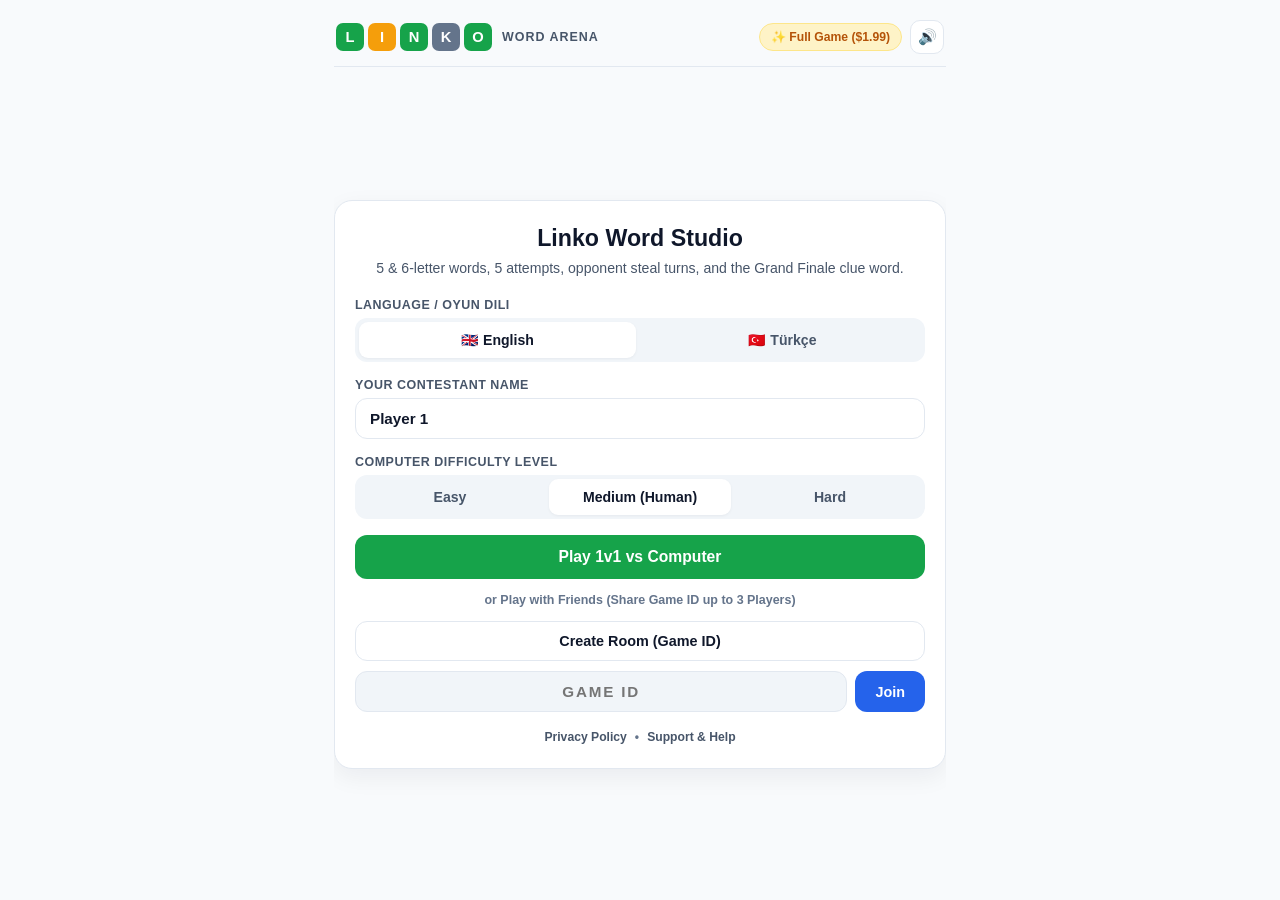
==== index.html @ a1a1cb7f "fix(ui): locked viewport without bouncing and status bar padding" ====
<!DOCTYPE html>
<html lang="en">
<head>
  <meta charset="UTF-8" />
  <meta name="viewport" content="width=device-width, initial-scale=1.0, maximum-scale=1.0, user-scalable=no, viewport-fit=cover" />
  <title>Linko — Word Studio Duel</title>
  <meta name="apple-mobile-web-app-capable" content="yes" />
  <meta name="apple-mobile-web-app-status-bar-style" content="default" />
  <meta name="apple-mobile-web-app-title" content="Linko" />
  <link rel="apple-touch-icon" href="./store-assets/app-icon-1024x1024.png" />
  <link rel="preconnect" href="https://fonts.googleapis.com">
  <link rel="preconnect" href="https://fonts.gstatic.com">
  <script src="./vendor/peerjs.min.js"></script>
  <script type="module" src="./assets/index-YmIyf9WQ.js"></script>
  <link rel="stylesheet" href="./assets/index-fcjtVXu0.css">
</head>
<body>
  <div id="app-shell">
    <!-- Minimalist Header -->
    <header class="top-bar">
      <div class="brand-logo" id="btn-logo-home" title="Main Menu">
        <span class="logo-tile green">L</span>
        <span class="logo-tile amber">I</span>
        <span class="logo-tile green">N</span>
        <span class="logo-tile neutral">K</span>
        <span class="logo-tile green">O</span>
        <span class="brand-sub" id="brand-subtitle">WORD ARENA</span>
      </div>

      <div class="top-actions">
        <button id="btn-pro-badge" class="pro-pill" type="button">
          ✨ Full Game
        </button>
        <button id="btn-sound-toggle" class="icon-btn" type="button" aria-label="Sound">
          🔊
        </button>
        <button id="btn-leave-game" class="icon-btn hidden" type="button" aria-label="Leave">
          ✕
        </button>
      </div>
    </header>

    <!-- 1. HOME / SETUP SCREEN -->
    <main id="home-screen" class="screen-container">
      <section class="setup-card">
        <div class="logo-hero">
          <h1 id="ui-welcome-title">Linko Word Studio</h1>
          <p id="ui-welcome-desc">5 & 6-letter words, 5 attempts, opponent steal turns, and the Grand Finale clue word.</p>
        </div>

        <!-- Language Selector -->
        <div class="field-group">
          <label class="field-label" id="lbl-language">Language / Oyun Dili</label>
          <div class="segmented-control">
            <button type="button" id="lang-en" class="seg-btn active" data-lang="en">
              🇬🇧 English
            </button>
            <button type="button" id="lang-tr" class="seg-btn" data-lang="tr">
              🇹🇷 Türkçe
            </button>
          </div>
        </div>

        <!-- Player Name -->
        <div class="field-group">
          <label class="field-label" for="input-player-name" id="lbl-player-name">Your Contestant Name</label>
          <input
            id="input-player-name"
            type="text"
            class="text-input"
            maxlength="14"
            placeholder="e.g. Alex"
            value="Player 1"
          />
        </div>

        <!-- AI Difficulty Selector (Easy / Medium / Hard) -->
        <div class="field-group">
          <label class="field-label" id="lbl-ai-difficulty">Computer Difficulty Level</label>
          <div class="segmented-control three-cols">
            <button type="button" id="diff-easy" class="seg-btn" data-diff="easy">
              Easy
            </button>
            <button type="button" id="diff-medium" class="seg-btn active" data-diff="medium">
              Medium (Human)
            </button>
            <button type="button" id="diff-hard" class="seg-btn" data-diff="hard">
              Hard
            </button>
          </div>
        </div>

        <!-- Primary Action: Play 1v1 vs Computer -->
        <div class="action-stack">
          <button type="button" id="btn-start-ai" class="primary-btn">
            Play 1v1 vs Computer
          </button>

          <div class="divider-row">
            <span id="lbl-multiplayer-or">or Play with Friends (Share Game ID up to 3 Players)</span>
          </div>

          <div class="multiplayer-grid">
            <button type="button" id="btn-create-room" class="secondary-btn">
              Create Room (Game ID)
            </button>
            <div class="join-box">
              <input
                id="input-room-code"
                type="text"
                class="code-input"
                maxlength="6"
                placeholder="GAME ID"
              />
              <button type="button" id="btn-join-room" class="join-btn">
                Join
              </button>
            </div>
          </div>

          <div class="legal-footer-links">
            <a href="./privacy.html" target="_blank" rel="noopener" id="lnk-privacy">Privacy Policy</a>
            <span>•</span>
            <a href="./support.html" target="_blank" rel="noopener" id="lnk-support">Support & Help</a>
          </div>
        </div>
      </section>
    </main>

    <!-- 2. MULTIPLAYER LOBBY SCREEN -->
    <main id="lobby-screen" class="screen-container hidden">
      <section class="setup-card">
        <h2 id="ui-lobby-title" class="card-title">Multiplayer Lobby</h2>
        <p id="ui-lobby-subtitle" class="card-subtitle">
          Share this Game ID code with your friends (Up to 3 contestants):
        </p>

        <div class="game-id-banner">
          <div class="game-id-code" id="lobby-room-code">------</div>
          <button type="button" id="btn-copy-room" class="copy-pill">
            Copy
          </button>
        </div>

        <div class="lobby-slots" id="lobby-player-list">
          <!-- Populated dynamically -->
        </div>

        <div class="lobby-actions">
          <button type="button" id="btn-lobby-start" class="primary-btn">
            Start Match
          </button>
          <button type="button" id="btn-lobby-cancel" class="ghost-btn">
            Back to Menu
          </button>
        </div>
      </section>
    </main>

    <!-- 3. FOCUSED GAME SCREEN -->
    <main id="game-screen" class="game-layout hidden">
      <!-- Compact Stage + Timer Strip -->
      <div class="stage-bar">
        <div class="stage-info">
          <span id="ui-stage-pill" class="stage-pill">STAGE 1 • 5 LETTERS</span>
          <span id="ui-room-pill" class="room-pill hidden">ROOM: ------</span>
        </div>
        <div class="timer-pill" id="ui-timer-pill">
          <span id="ui-timer-val">25</span>s
        </div>
      </div>

      <!-- Contestant Podium Strip (1v1 vs AI or up to 3 in Multiplayer) -->
      <section class="podium-strip" id="podium-strip">
        <!-- Populated dynamically -->
      </section>

      <!-- Final Round Clue Question Card (Only shown in Stage 3: Grand Finale) -->
      <section id="final-clue-card" class="clue-card hidden">
        <div class="clue-badge" id="ui-clue-badge">🌟 GRAND FINALE CLUE QUESTION (+400 PTS)</div>
        <p id="ui-clue-text" class="clue-text"></p>
      </section>

      <!-- Status Banner (Clean single-line feedback) -->
      <div id="ui-status-banner" class="status-banner">
        Match starting...
      </div>

      <!-- Word Board -->
      <section class="board-wrapper">
        <div id="lingo-grid" class="lingo-grid">
          <!-- Populated dynamically -->
        </div>
      </section>

      <!-- Quick Controls Bar (Hint + Freeze Timer + Submit) -->
      <div class="controls-bar">
        <button type="button" id="btn-hint-letter" class="tool-btn">
          💡 +1 Hint
        </button>
        <button type="button" id="btn-freeze-timer" class="tool-btn freeze-btn">
          ⏸️ Got It! (+10s)
        </button>
        <button type="button" id="btn-submit-guess" class="submit-word-btn">
          Submit ↵
        </button>
      </div>

      <!-- Focused On-Screen Keyboard (TR / EN) -->
      <section id="virtual-keyboard" class="keyboard-section">
        <!-- Populated dynamically -->
      </section>
    </main>


    <!-- 5. FULL VERSION / LINKO PRO MODAL -->
    <div id="pro-modal" class="modal-backdrop hidden">
      <div class="modal-card">
        <span class="modal-tag pro-tag" id="pro-modal-tag">LINKO PRO • FULL GAME</span>
        <h3 id="pro-modal-title" class="modal-title">Unlimited Ad-Free Linko</h3>
        <p id="pro-modal-desc" class="modal-desc">
          Unlock all features forever: zero ads between rounds, unlimited 3-player Game ID matches, and free +1 letter hint every round.
        </p>

        <ul class="pro-feature-list" id="pro-feature-list">
          <li>✓ Zero ads between rounds and matches</li>
          <li>✓ Unlimited 3-player Game ID rooms & matches</li>
          <li>✓ Free +1 letter hint on every word</li>
        </ul>

        <div class="modal-actions">
          <button type="button" id="btn-buy-pro" class="primary-btn">
            Unlock Full Game — $1.99
          </button>
          <button type="button" id="btn-watch-ad-instead" class="secondary-btn">
            📺 Watch Short Ad to Continue Free
          </button>
          <button type="button" id="btn-restore-pro" class="ghost-btn">
            Restore Purchases
          </button>
          <button type="button" id="btn-close-pro" class="ghost-btn">
            Close
          </button>
        </div>
      </div>
    </div>

    <!-- 6. FINAL RESULTS MODAL -->
    <div id="results-modal" class="modal-backdrop hidden">
      <div class="modal-card">
        <span class="modal-tag" id="results-tag">MATCH RESULTS</span>
        <h3 id="results-winner-title" class="modal-title">Champion Crowned!</h3>
        <div id="results-standings" class="standings-list">
          <!-- Populated dynamically -->
        </div>
        <div class="modal-actions">
          <button type="button" id="btn-play-again" class="primary-btn">
            Play Again
          </button>
          <button type="button" id="btn-results-home" class="ghost-btn">
            Main Menu
          </button>
        </div>
      </div>
    </div>

    <!-- 7. OFFLINE / CONNECTION REQUIRED BLOCKER MODAL -->
    <div id="offline-modal" class="modal-backdrop hidden">
      <div class="modal-card">
        <span class="modal-tag pro-tag" id="offline-modal-tag">CONNECTION REQUIRED</span>
        <h3 id="offline-modal-title" class="modal-title">📡 No Internet Connection</h3>
        <p id="offline-modal-desc" class="modal-desc">
          An active internet connection is required to play and load ads. Please enable Wi-Fi or mobile data to continue.
        </p>
        <div class="modal-actions">
          <button type="button" id="btn-retry-online" class="primary-btn">
            🔄 Check Connection & Continue
          </button>
        </div>
      </div>
    </div>
  </div>

</body>
</html>
---- assets/index-fcjtVXu0.css ----
:root{--bg-page: #F8FAFC;--bg-surface: #FFFFFF;--bg-subtle: #F1F5F9;--border-light: #E2E8F0;--border-focus: #94A3B8;--text-main: #0F172A;--text-secondary: #475569;--text-muted: #64748B;--lingo-green: #16A34A;--lingo-green-dark: #15803D;--lingo-green-soft: #DCFCE7;--lingo-amber: #F59E0B;--lingo-amber-dark: #D97706;--lingo-amber-soft: #FEF3C7;--lingo-absent: #94A3B8;--lingo-hint-bg: #F0FDF4;--lingo-hint-border: #86EFAC;--primary-blue: #2563EB;--primary-blue-hover: #1D4ED8;--shadow-sm: 0 1px 3px rgba(15, 23, 42, .05);--shadow-md: 0 8px 24px rgba(15, 23, 42, .06);--radius-md: 12px;--radius-lg: 18px}*{box-sizing:border-box;margin:0;padding:0;-webkit-tap-highlight-color:transparent}html{background-color:var(--bg-page);width:100%;height:100%;overflow:hidden;overscroll-behavior:none}body{width:100%;height:100%;position:fixed;inset:0;overflow:hidden;overscroll-behavior:none;background-color:var(--bg-page);color:var(--text-main);font-family:Plus Jakarta Sans,-apple-system,BlinkMacSystemFont,sans-serif;-webkit-font-smoothing:antialiased;touch-action:manipulation;user-select:none;-webkit-user-select:none}.hidden{display:none!important}#app-shell{max-width:640px;width:100%;height:100%;margin:0 auto;display:flex;flex-direction:column;box-sizing:border-box;padding-top:calc(env(safe-area-inset-top,20px) + 14px);padding-bottom:calc(env(safe-area-inset-bottom,0px) + 10px);padding-left:calc(env(safe-area-inset-left,0px) + 14px);padding-right:calc(env(safe-area-inset-right,0px) + 14px);overflow:hidden}.top-bar{display:flex;align-items:center;justify-content:space-between;padding:6px 2px 12px;border-bottom:1px solid var(--border-light);margin-bottom:12px}.brand-logo{display:flex;align-items:center;gap:4px;cursor:pointer;-webkit-user-select:none;user-select:none}.logo-tile{width:28px;height:28px;border-radius:7px;display:inline-flex;align-items:center;justify-content:center;font-weight:800;font-size:.92rem;color:#fff}.logo-tile.green{background:var(--lingo-green)}.logo-tile.amber{background:var(--lingo-amber)}.logo-tile.neutral{background:#64748b}.brand-sub{margin-left:6px;font-size:.78rem;font-weight:800;letter-spacing:.08em;color:var(--text-secondary)}.top-actions{display:flex;align-items:center;gap:8px}.pro-pill{background:#fef3c7;color:#b45309;border:1px solid #FDE68A;padding:6px 11px;border-radius:999px;font-size:.76rem;font-weight:700;cursor:pointer;transition:transform .15s ease}.pro-pill.pro-unlocked{background:var(--lingo-green-soft);color:var(--lingo-green-dark);border-color:#86efac}.pro-pill:hover{transform:translateY(-1px)}.icon-btn{width:34px;height:34px;border-radius:10px;border:1px solid var(--border-light);background:var(--bg-surface);color:var(--text-main);font-size:.95rem;display:inline-flex;align-items:center;justify-content:center;cursor:pointer}.screen-container{flex:1;display:flex;align-items:center;justify-content:center;padding:4px 0;overflow-y:auto;-webkit-overflow-scrolling:touch;overscroll-behavior-y:contain;max-height:100%}.setup-card{width:100%;background:var(--bg-surface);border:1px solid var(--border-light);border-radius:var(--radius-lg);padding:24px 20px;box-shadow:var(--shadow-md)}.logo-hero{text-align:center;margin-bottom:20px}.logo-hero h1{font-size:1.45rem;font-weight:800;color:var(--text-main);margin-bottom:6px}.logo-hero p{font-size:.88rem;color:var(--text-secondary);line-height:1.45}.field-group{margin-bottom:16px}.field-label{display:block;font-size:.78rem;font-weight:700;text-transform:uppercase;letter-spacing:.04em;color:var(--text-secondary);margin-bottom:6px}.segmented-control{display:grid;grid-template-columns:1fr 1fr;gap:8px;background:var(--bg-subtle);padding:4px;border-radius:var(--radius-md)}.segmented-control.three-cols{grid-template-columns:1fr 1fr 1fr}.seg-btn{border:none;background:transparent;padding:10px 12px;border-radius:9px;font-family:inherit;font-size:.88rem;font-weight:700;color:var(--text-secondary);cursor:pointer;transition:all .15s ease}.seg-btn.active{background:var(--bg-surface);color:var(--text-main);box-shadow:var(--shadow-sm)}.text-input{width:100%;padding:11px 14px;border:1.5px solid var(--border-light);border-radius:var(--radius-md);font-family:inherit;font-size:.95rem;font-weight:600;color:var(--text-main);background:var(--bg-surface);outline:none}.text-input:focus{border-color:var(--primary-blue)}.action-stack{display:flex;flex-direction:column;gap:12px;margin-top:8px}.primary-btn{width:100%;padding:13px 18px;border:none;border-radius:var(--radius-md);background:var(--lingo-green);color:#fff;font-family:inherit;font-size:.98rem;font-weight:800;cursor:pointer;transition:background .15s ease,transform .1s ease}.primary-btn:hover:not(:disabled){background:var(--lingo-green-dark)}.primary-btn:disabled{opacity:.55;cursor:not-allowed}.secondary-btn{width:100%;padding:11px 16px;border:1.5px solid var(--border-light);border-radius:var(--radius-md);background:var(--bg-surface);color:var(--text-main);font-family:inherit;font-size:.9rem;font-weight:700;cursor:pointer;transition:border-color .15s ease,background .15s ease}.secondary-btn:hover{border-color:var(--border-focus);background:var(--bg-subtle)}.ghost-btn{width:100%;padding:10px;border:none;background:transparent;color:var(--text-secondary);font-family:inherit;font-size:.86rem;font-weight:700;cursor:pointer}.divider-row{text-align:center;font-size:.78rem;font-weight:600;color:var(--text-muted);margin:2px 0}.multiplayer-grid{display:flex;flex-direction:column;gap:10px}.join-box{display:flex;gap:8px}.code-input{flex:1;padding:11px 14px;border:1.5px solid var(--border-light);border-radius:var(--radius-md);font-family:inherit;font-size:.95rem;font-weight:800;text-transform:uppercase;letter-spacing:.12em;text-align:center;color:var(--text-main);background:var(--bg-subtle)}.join-btn{padding:0 20px;border:none;border-radius:var(--radius-md);background:var(--primary-blue);color:#fff;font-family:inherit;font-size:.9rem;font-weight:700;cursor:pointer}.legal-footer-links{display:flex;align-items:center;justify-content:center;gap:8px;margin-top:6px;font-size:.76rem;font-weight:600;color:var(--text-muted)}.legal-footer-links a{color:var(--text-secondary);text-decoration:none}.legal-footer-links a:hover{text-decoration:underline}.card-title{font-size:1.25rem;font-weight:800;text-align:center;margin-bottom:4px}.card-subtitle{font-size:.85rem;color:var(--text-secondary);text-align:center;margin-bottom:16px}.game-id-banner{display:flex;align-items:center;justify-content:space-between;background:var(--bg-subtle);border:1.5px dashed var(--border-focus);border-radius:var(--radius-md);padding:12px 16px;margin-bottom:16px}.game-id-code{font-size:1.5rem;font-weight:800;letter-spacing:.18em;color:var(--primary-blue)}.copy-pill{background:var(--bg-surface);border:1px solid var(--border-light);padding:7px 14px;border-radius:8px;font-family:inherit;font-size:.8rem;font-weight:700;cursor:pointer}.lobby-slots{display:flex;flex-direction:column;gap:8px;margin-bottom:18px}.lobby-slot-item{display:flex;align-items:center;justify-content:space-between;padding:11px 14px;border-radius:10px;border:1px solid var(--border-light);background:var(--bg-surface);font-size:.9rem;font-weight:700}.lobby-slot-item.empty{color:var(--text-muted);background:var(--bg-subtle);font-weight:600}.lobby-actions{display:flex;flex-direction:column;gap:8px}.game-layout{flex:1;display:flex;flex-direction:column;justify-content:space-between;overflow:hidden;height:100%;gap:4px}.stage-bar{display:flex;align-items:center;justify-content:space-between}.stage-info{display:flex;align-items:center;gap:6px}.stage-pill{background:var(--bg-surface);border:1px solid var(--border-light);padding:4px 10px;border-radius:999px;font-size:.74rem;font-weight:800;color:var(--text-secondary);letter-spacing:.04em}.room-pill{background:#eff6ff;border:1px solid #BFDBFE;color:var(--primary-blue);padding:4px 10px;border-radius:999px;font-size:.74rem;font-weight:800}.timer-pill{background:var(--bg-surface);border:1.5px solid var(--border-light);padding:4px 12px;border-radius:999px;font-size:.82rem;font-weight:800;color:var(--text-main)}.timer-pill.urgent{border-color:#ef4444;color:#dc2626;background:#fef2f2}.podium-strip{display:grid;grid-template-columns:repeat(auto-fit,minmax(110px,1fr));gap:8px}.podium-card{background:var(--bg-surface);border:1.5px solid var(--border-light);border-radius:12px;padding:8px 10px;display:flex;align-items:center;justify-content:space-between;transition:all .2s ease}.podium-card.active-turn{border-color:var(--lingo-green);background:#f0fdf4;box-shadow:0 2px 10px #16a34a1f}.podium-card.steal-turn{border-color:var(--lingo-amber);background:#fffbeb;box-shadow:0 2px 10px #f59e0b29}.podium-name-wrap{display:flex;flex-direction:column;overflow:hidden}.podium-name{font-size:.82rem;font-weight:800;color:var(--text-main);white-space:nowrap;overflow:hidden;text-overflow:ellipsis}.podium-role{font-size:.66rem;font-weight:700;color:var(--text-muted)}.podium-score{font-size:1rem;font-weight:800;color:var(--lingo-green-dark)}.clue-card{background:#fffbeb;border:1.5px solid #FDE68A;border-radius:12px;padding:10px 14px;text-align:center}.clue-badge{font-size:.7rem;font-weight:800;color:#b45309;letter-spacing:.05em;margin-bottom:3px}.clue-text{font-size:.88rem;font-weight:700;color:var(--text-main);line-height:1.35}.status-banner{background:var(--bg-surface);border:1px solid var(--border-light);border-radius:10px;padding:7px 12px;text-align:center;font-size:.84rem;font-weight:700;color:var(--text-secondary);transition:all .2s ease}.status-banner.banner-reveal{background:#eff6ff;border:1.5px solid #60A5FA;color:#1e40af;font-size:.92rem;font-weight:800}.board-wrapper{flex:1;display:flex;align-items:center;justify-content:center;padding:2px 0}.lingo-grid{display:flex;flex-direction:column;gap:6px;width:100%;max-width:390px}.lingo-row{display:grid;gap:6px;width:100%}.lingo-tile{aspect-ratio:1 / 1;max-height:54px;width:100%;border-radius:10px;border:2px solid var(--border-light);background:var(--bg-surface);display:flex;align-items:center;justify-content:center;font-size:1.32rem;font-weight:800;color:var(--text-main);-webkit-user-select:none;user-select:none;transition:transform .14s ease,background-color .2s ease,border-color .2s ease}.lingo-tile.active-cursor{border-color:var(--primary-blue);box-shadow:0 0 0 2px #2563eb1f}.lingo-tile.tile-correct{background:var(--lingo-green);border-color:var(--lingo-green-dark);color:#fff}.lingo-tile.tile-present{background:var(--lingo-amber);border-color:var(--lingo-amber-dark);color:#fff;border-radius:50%}.lingo-tile.tile-absent{background:var(--bg-subtle);border-color:#cbd5e1;color:var(--text-secondary)}.lingo-tile.tile-hint{background:var(--lingo-hint-bg);border-color:var(--lingo-hint-border);color:var(--lingo-green-dark)}.lingo-tile.tile-solution{background:#2563eb;border-color:#1d4ed8;color:#fff;box-shadow:0 2px 8px #2563eb40}.lingo-row.steal-row .lingo-tile:not(.tile-correct):not(.tile-present):not(.tile-absent):not(.tile-solution):not(.tile-hint){border-color:#fcd34d;background:#fffbeb}.grid-section-badge{font-size:.72rem;font-weight:800;letter-spacing:.04em;text-align:center;padding:4px 10px;border-radius:8px;margin-top:2px}.grid-section-badge.steal-badge{background:#fffbeb;color:#b45309;border:1px solid #FDE68A}.grid-section-badge.solution-badge{background:#eff6ff;color:#1d4ed8;border:1px solid #93C5FD}.controls-bar{display:flex;gap:6px}.tool-btn{flex:1;padding:9px 10px;border-radius:10px;border:1.5px solid var(--border-light);background:var(--bg-surface);color:var(--text-main);font-family:inherit;font-size:.78rem;font-weight:700;cursor:pointer;white-space:nowrap}.tool-btn.freeze-btn{border-color:#bfdbfe;background:#eff6ff;color:#1d4ed8}.submit-word-btn{flex:1.25;padding:9px 12px;border-radius:10px;border:none;background:var(--lingo-green);color:#fff;font-family:inherit;font-size:.84rem;font-weight:800;cursor:pointer;white-space:nowrap}.submit-word-btn:disabled,.tool-btn:disabled{opacity:.45;cursor:not-allowed}.keyboard-section{display:flex;flex-direction:column;gap:5px;padding-top:2px}.kb-row{display:flex;justify-content:center;gap:4px}.kb-key{flex:1;min-width:24px;height:42px;border-radius:8px;border:1px solid var(--border-light);background:var(--bg-surface);color:var(--text-main);font-family:inherit;font-size:.84rem;font-weight:700;display:flex;align-items:center;justify-content:center;cursor:pointer;-webkit-user-select:none;user-select:none;box-shadow:0 1px 1px #0f172a0a}.kb-key.kb-wide{flex:1.5;font-size:.78rem}.kb-key.key-correct{background:var(--lingo-green);border-color:var(--lingo-green-dark);color:#fff}.kb-key.key-present{background:var(--lingo-amber);border-color:var(--lingo-amber-dark);color:#fff}.modal-backdrop{position:fixed;inset:0;background:#0f172a59;-webkit-backdrop-filter:blur(3px);backdrop-filter:blur(3px);display:flex;align-items:center;justify-content:center;padding:16px;z-index:100}.modal-card{width:100%;max-width:400px;background:var(--bg-surface);border:1px solid var(--border-light);border-radius:var(--radius-lg);padding:22px 20px;box-shadow:0 20px 40px #0f172a1f;text-align:center}.modal-tag{display:inline-block;background:var(--bg-subtle);color:var(--text-secondary);font-size:.7rem;font-weight:800;padding:4px 10px;border-radius:999px;letter-spacing:.06em;margin-bottom:8px}.modal-tag.pro-tag{background:#fef3c7;color:#b45309}.modal-title{font-size:1.25rem;font-weight:800;color:var(--text-main);margin-bottom:6px}.modal-desc{font-size:.86rem;color:var(--text-secondary);line-height:1.45;margin-bottom:16px}.ad-visual-box{background:var(--bg-subtle);border:1px solid var(--border-light);border-radius:12px;padding:16px;margin-bottom:16px}.ad-timer-circle{width:48px;height:48px;margin:0 auto 10px;border-radius:50%;background:var(--bg-surface);border:2px solid var(--lingo-amber);display:flex;align-items:center;justify-content:center;font-weight:800;color:var(--lingo-amber-dark)}.ad-progress-track{height:8px;background:#e2e8f0;border-radius:999px;overflow:hidden}.ad-progress-fill{height:100%;width:0%;background:var(--lingo-green);transition:width .08s linear}.pro-feature-list{list-style:none;text-align:left;background:var(--bg-subtle);border-radius:12px;padding:12px 14px;margin-bottom:16px;display:flex;flex-direction:column;gap:6px;font-size:.84rem;font-weight:700;color:var(--text-main)}.modal-actions{display:flex;flex-direction:column;gap:8px}.standings-list{display:flex;flex-direction:column;gap:8px;margin-bottom:16px}.standing-item{display:flex;align-items:center;justify-content:space-between;padding:10px 14px;border-radius:10px;background:var(--bg-subtle);font-weight:700}.standing-item.first-place{background:#dcfce7;border:1px solid #86EFAC;color:var(--lingo-green-dark)}
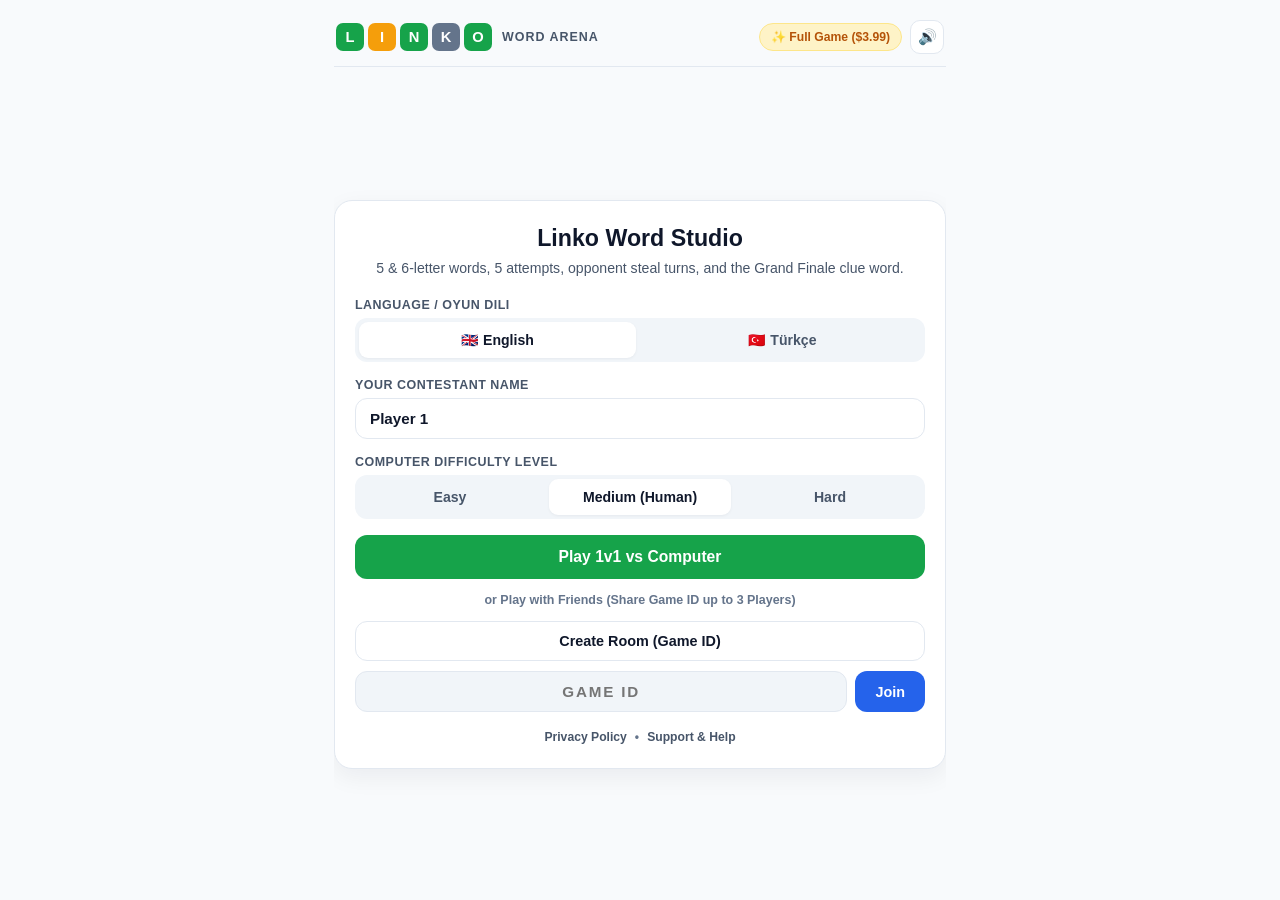
==== commit 227c37c7: "chore(release): update support, privacy and disable web play" ====
--- a/index.html
+++ b/index.html
@@ -11,7 +11,7 @@
   <link rel="preconnect" href="https://fonts.googleapis.com">
   <link rel="preconnect" href="https://fonts.gstatic.com">
   <script src="./vendor/peerjs.min.js"></script>
-  <script type="module" src="./assets/index-YmIyf9WQ.js"></script>
+  <script type="module" src="./assets/index-7YTUE1DS.js"></script>
   <link rel="stylesheet" href="./assets/index-fcjtVXu0.css">
 </head>
 <body>
@@ -230,7 +230,7 @@
 
         <div class="modal-actions">
           <button type="button" id="btn-buy-pro" class="primary-btn">
-            Unlock Full Game — $1.99
+            Unlock Full Game — $3.99
           </button>
           <button type="button" id="btn-watch-ad-instead" class="secondary-btn">
             📺 Watch Short Ad to Continue Free
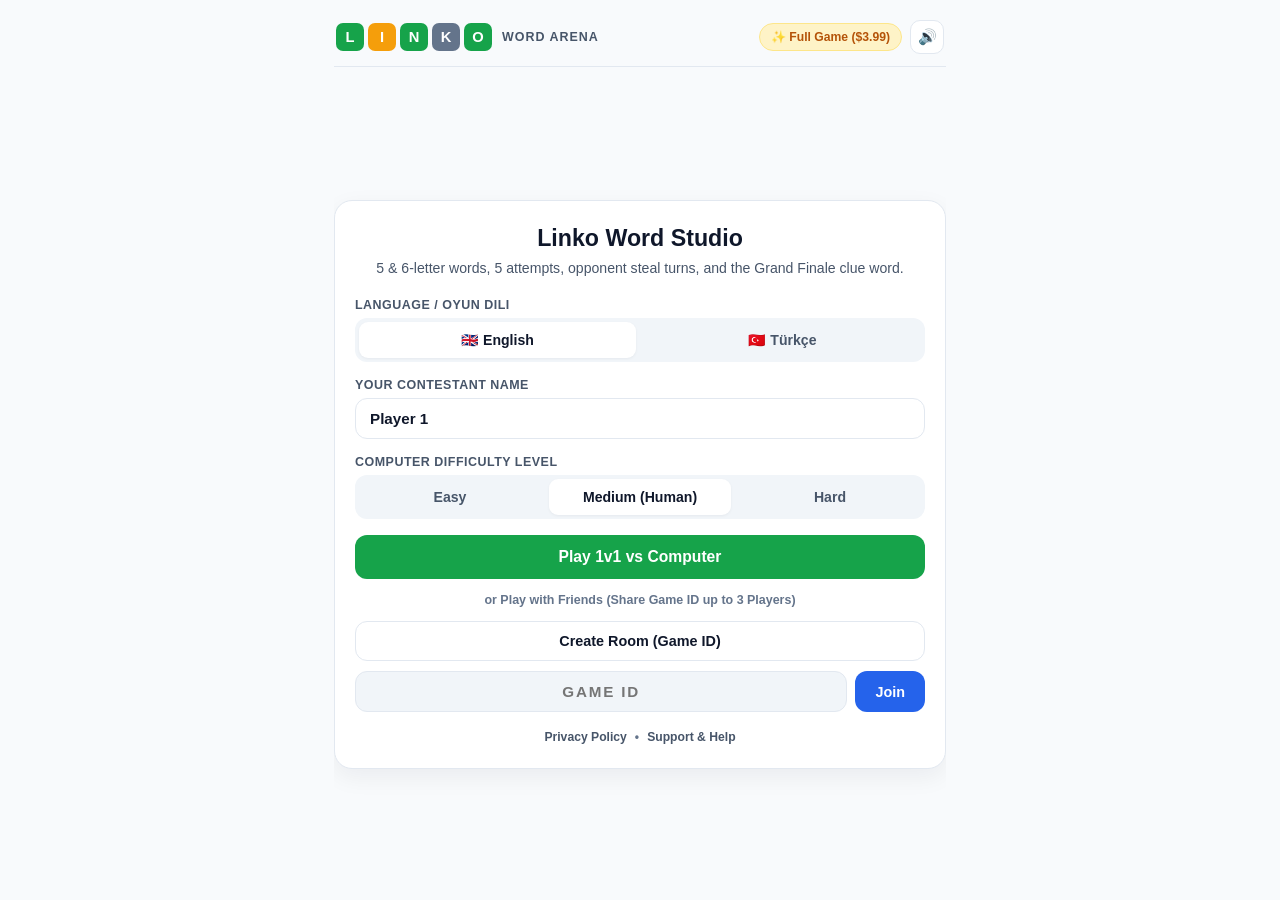
==== commit 0a4d4fd2: "chore(release): update bilingual landing card" ====
--- a/index.html
+++ b/index.html
@@ -11,7 +11,7 @@
   <link rel="preconnect" href="https://fonts.googleapis.com">
   <link rel="preconnect" href="https://fonts.gstatic.com">
   <script src="./vendor/peerjs.min.js"></script>
-  <script type="module" src="./assets/index-7YTUE1DS.js"></script>
+  <script type="module" src="./assets/index-DjqbiQxC.js"></script>
   <link rel="stylesheet" href="./assets/index-fcjtVXu0.css">
 </head>
 <body>
